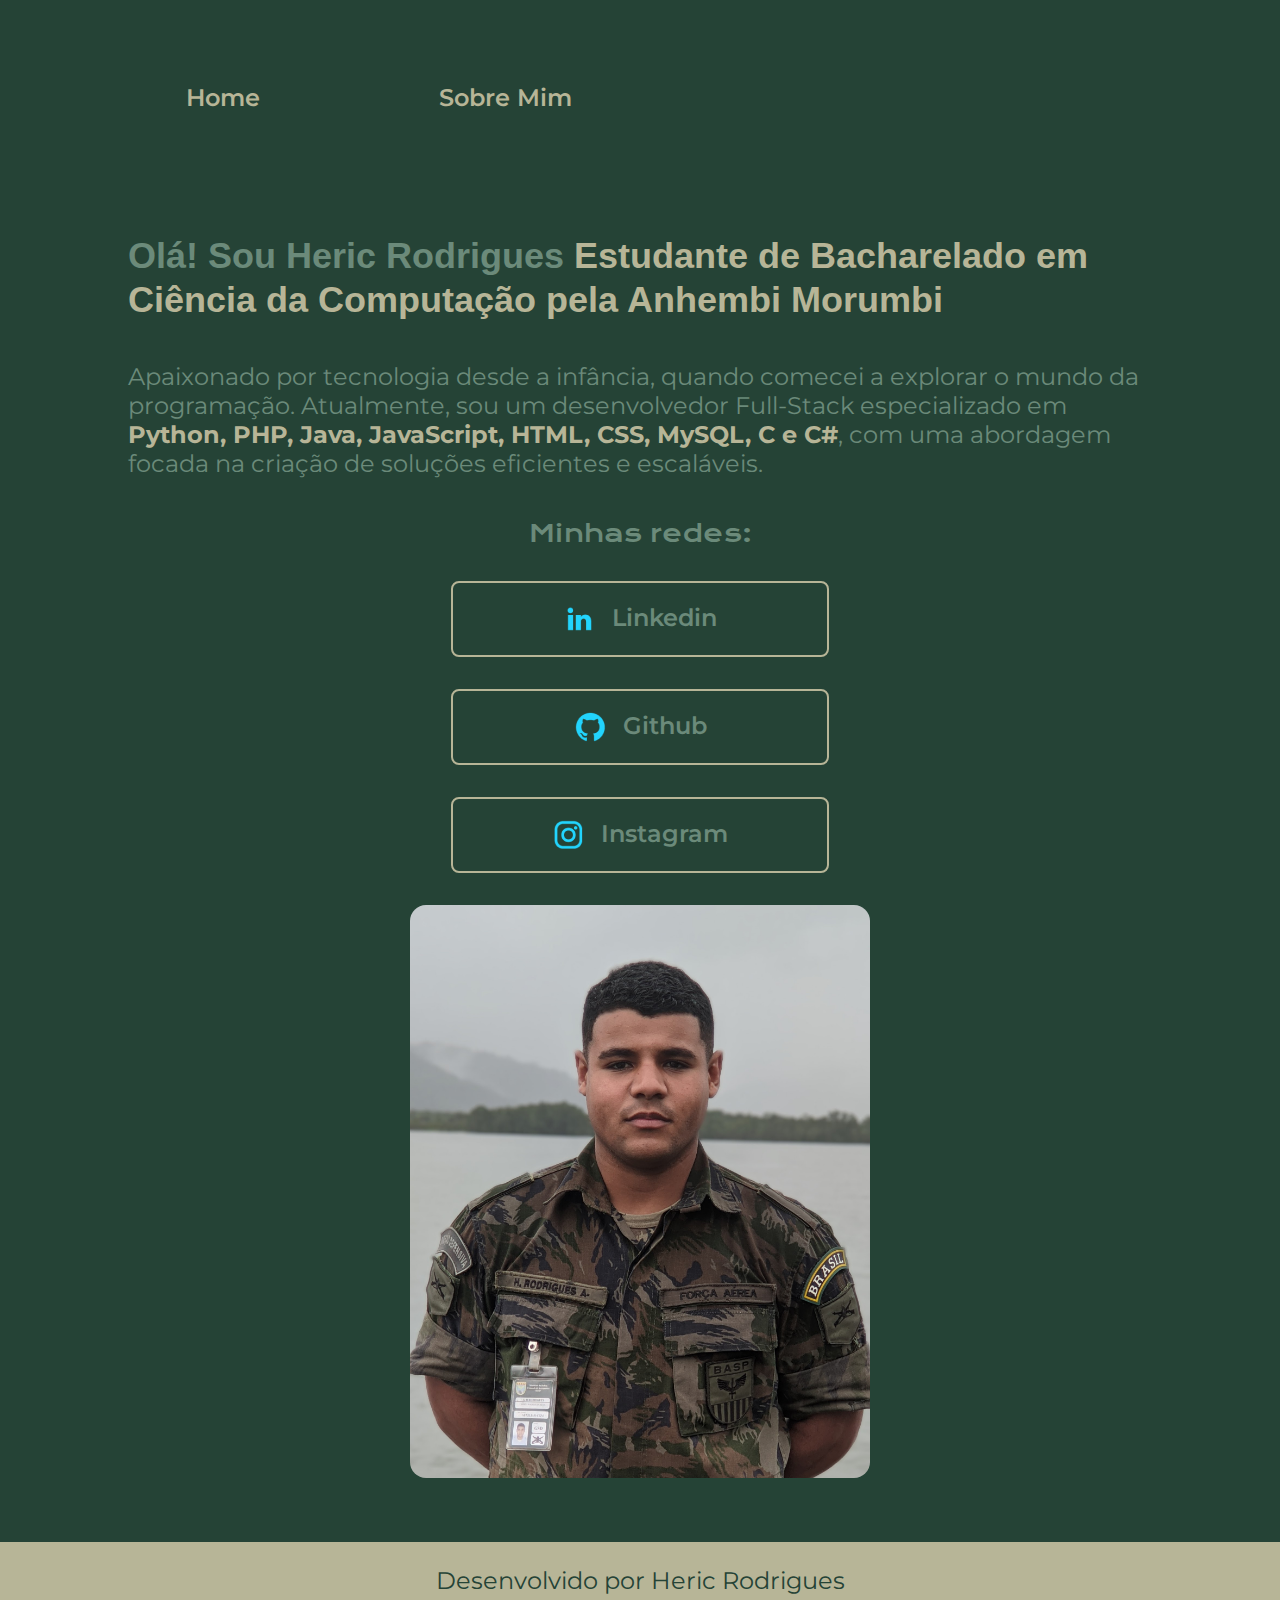
==== index.html @ 393c9aae "Add files via upload" ====
<!DOCTYPE html>
<html lang="pt-br">
<head>
    <meta charset="UTF-8">
    <meta name="viewport" content="width=device-width, initial-scale=1.0">
    <title>Heric Rodrigues</title>
    <link rel="stylesheet" href="/style/style.css">
</head>
<body>
    <header class="cab">
        <nav class="cab__menu">
            <a class="cab__menu__link" href="index.html">Home</a>
            <a class="cab__menu__link" href="about.html">Sobre Mim</a>
        </nav>
    </header>
    <main class="apresentacao">
        <section class="apresentacao__conteudo">
            <h1 class="apresentacao__conteudo__titulo">Olá! Sou Heric Rodrigues 
            <strong class="titulo-destaque">Estudante de Bacharelado em Ciência da Computação pela Anhembi Morumbi</strong></h1>
            <p class="texto"> Apaixonado por tecnologia desde a infância, quando comecei a explorar o mundo da programação. Atualmente, sou um desenvolvedor Full-Stack especializado em

                <strong class="titulo-destaque"> Python, PHP, Java, JavaScript, HTML, CSS, MySQL, C e C#</strong>, com uma abordagem focada na criação de soluções eficientes e escaláveis.

                
            <div class="botao">
                <h2 class="redes">Minhas redes: </h2>
                    <a class="botao__mod" href="https://www.linkedin.com/in/heric-rodrigues-6689b62a0/">
                        <img src="/assets/linkedin.png" alt="LinkedIn">
                        Linkedin
                    </a>
                    <a class="botao__mod" href="https://github.com/HericRodrigues"> 
                        <img src="/assets/github.png" alt="GitHub">
                        Github
                    </a>
                    <a class="botao__mod" href="https://www.instagram.com/hagazao/">
                        <img src="/assets/instagram.png" alt="Instagram">
                        Instagram 
                    </a>
                    <img class="imagem" src="/assets/ImagemHR.jpg" alt="Heric Rodrigues Silva">
            </div>
        </section>
         
    </main>
    <footer class="rodape">
        <p>Desenvolvido por Heric Rodrigues</p>
    </footer>
</body>
</html>
---- style/style.css ----
@import url('https://fonts.googleapis.com/css2?family=Arimo:ital,wght@0,400..700;1,400..700&family=Krona+One&family=Montserrat:ital@0;1&display=swap');

:root {
    --cor-pri: #254336;
    --cor-seg: #6B8A7A;
    --cor-ter: #B7B597;
    --cor-hover: #DAD3BE;
}

* {
    margin: 0;
    padding: 0;
    box-sizing: border-box;
}

body {
    background-color: var(--cor-pri);
    color: var(--cor-seg);
}

.cab {
    padding: 2% 0% 0% 10%;
}

.cab__menu {
    display: flex;
    gap: 5vw; 
    justify-content: flex-start;
    
}

.cab__menu__link {
    font-family: "Montserrat", sans-serif;
    font-size: 1.5rem;
    font-weight: 600;
    color: var(--cor-ter);
    text-decoration: none;
    padding: 5%;
}

.titulo-destaque {
    color: var(--cor-ter);
}

.apresentacao {
    padding: 5% 10%; 
    display: flex;
    align-items: center;
    justify-content: space-between;
    flex-wrap: wrap; 
}

.apresentacao__conteudo {
    width: 100%;
    display: flex;
    flex-direction: column;
    gap: 2.5rem;
}

.apresentacao__conteudo__titulo {
    font-size: 2.25rem;
    font-family: "Arimo", sans-serif;
}

.texto {
    font-size: 1.5rem;
    font-family: "Montserrat", sans-serif;
    font-weight: 400;
}

.redes {
    font-family: "Krona One", sans-serif;
    font-weight: 400;
    font-size: 1.5rem;
}

.botao {
    display: flex;
    flex-direction: column;
    align-items: center;
    justify-content: space-between;
    gap: 2rem;
}

.botao__mod {
    display: flex;
    justify-content: center;
    gap: 1rem;
    border: 2px solid var(--cor-ter);
    width: 90%; 
    max-width: 378px; 
    text-align: center;
    border-radius: 8px;
    font-size: 1.5rem;
    font-weight: 600;
    padding: 1.25rem 0;
    text-decoration: none;
    color: var(--cor-seg);
    font-family: "Montserrat", sans-serif;
}

.botao__mod:hover {
    background-color: var(--cor-hover);
}

.imagem {
    max-width: 45%; 
    height: auto; 
    border-radius: 16px;
}

.imagem__about {
    max-width: 90%; 
    height: auto; 
    border-radius: 16px;
}

.rodape {
    text-align: center;
    padding: 1.5rem;
    font-family: "Montserrat", sans-serif;
    font-size: 1.5rem;
    font-weight: 400;
    color: var(--cor-pri);
    background-color: var(--cor-ter);
}

.curriculo__desc {
    font-size: 1.5rem;
    font-family: "Montserrat", sans-serif;
    font-weight: 400;
}

.dist__curriculo {
    font-size: 1.5rem;
    font-family: "Montserrat", sans-serif;
    font-weight: 600;
    color: #B7B597;
}

.texto__curri {
    display: flex;
    justify-content: center;
    gap: 1.25rem;
    font-size: 1.5rem;
    font-family: "Montserrat", sans-serif;
    font-weight: 500;
}


@media (max-width: 1100px) {
    .cab {
        padding: 10%;
    }

    .cab__menu {
        justify-content: center;
        gap: 2vw; 
    }

    .apresentacao {
        flex-direction: column-reverse;
        gap: 2rem;
    }

    .apresentacao__conteudo {
        width: auto;
    }

    .imagem {
        max-width: 80%; 
        height: auto; 
        border-radius: 16px;
    }
    
    .imagem__about {
        max-width: 50%; 
        height: auto; 
        border-radius: 16px;
    }
}

@media (max-width: 768px) {
    .apresentacao {
        padding: 5% 5%; 
    }

    .botao__mod {
        width: 100%; 
    }
}

@media (max-width: 420px) {
    .apresentacao__conteudo__titulo {
        font-size: 1.5rem;
    }

    .texto, .redes, .botao__mod, .rodape {
        font-size: 1rem;
    }
}
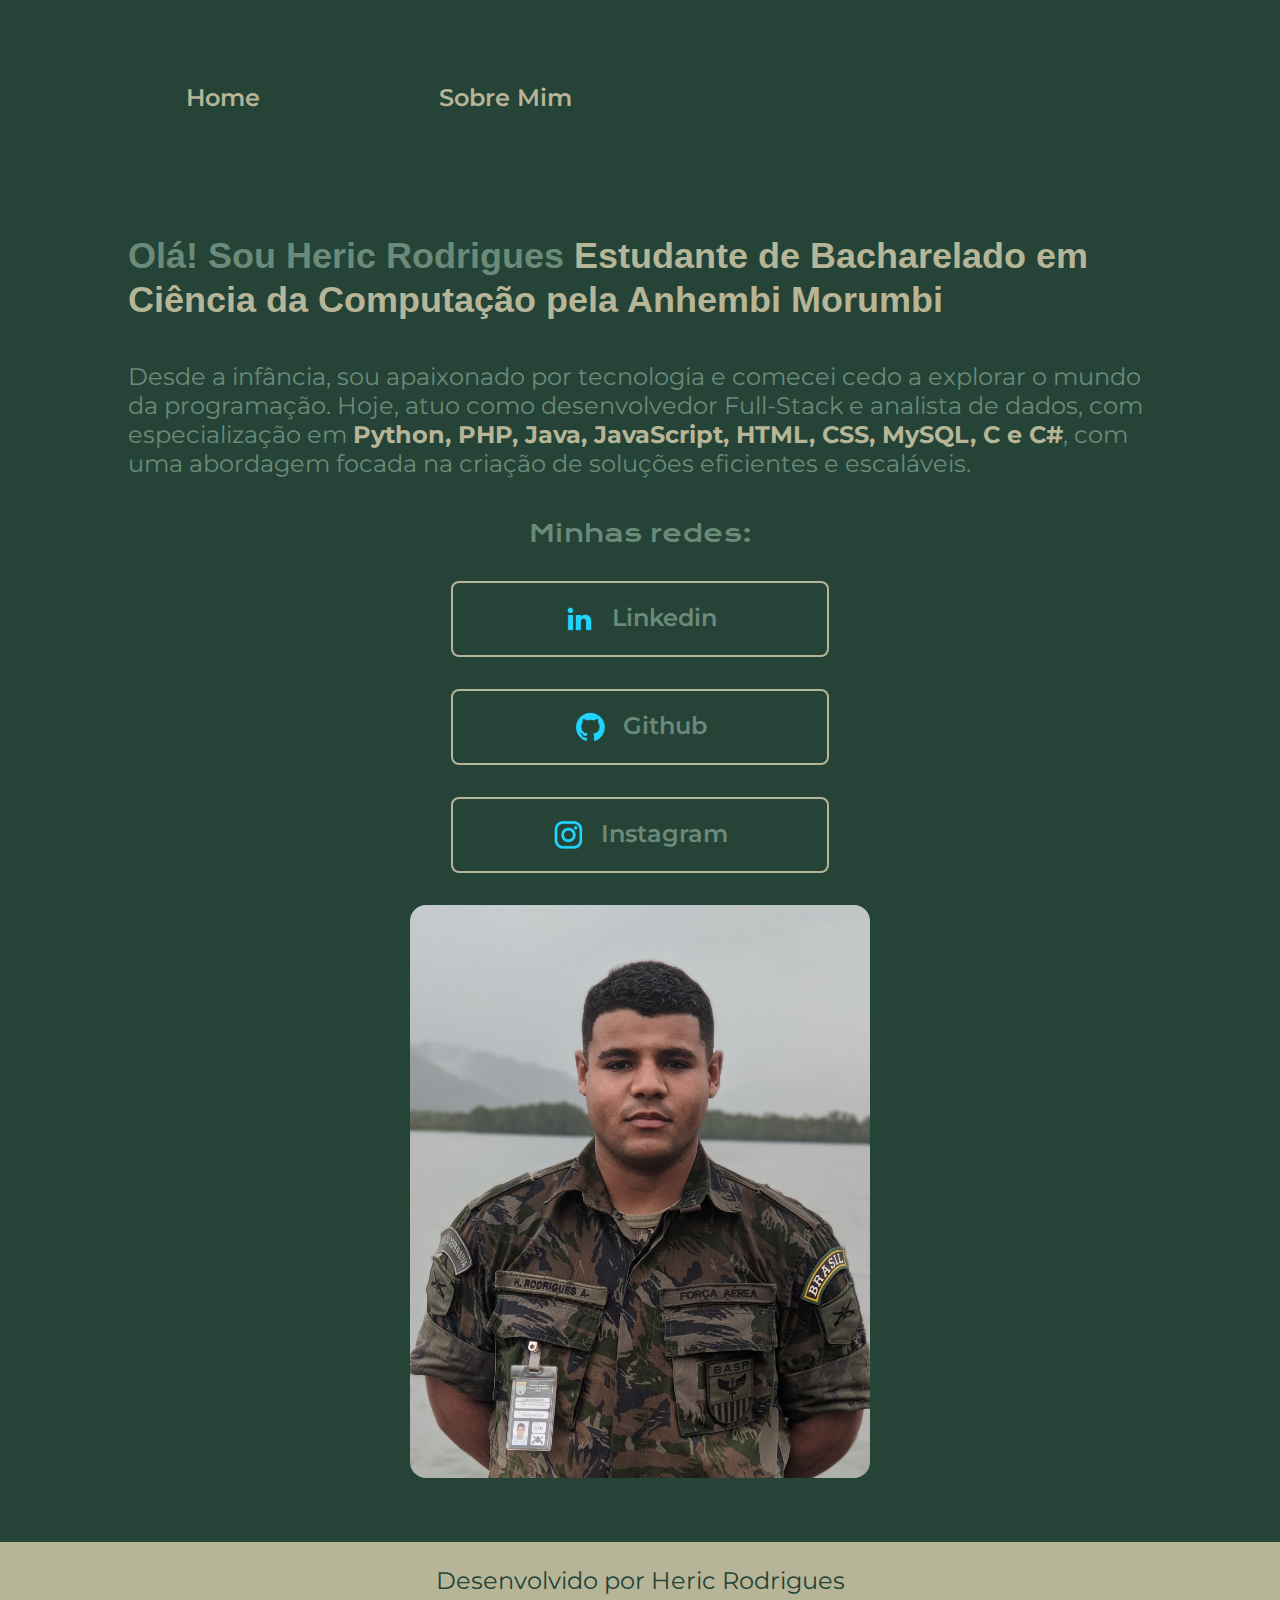
==== commit bec8f437: "Update index.html" ====
--- a/index.html
+++ b/index.html
@@ -17,7 +17,7 @@
         <section class="apresentacao__conteudo">
             <h1 class="apresentacao__conteudo__titulo">Olá! Sou Heric Rodrigues 
             <strong class="titulo-destaque">Estudante de Bacharelado em Ciência da Computação pela Anhembi Morumbi</strong></h1>
-            <p class="texto"> Apaixonado por tecnologia desde a infância, quando comecei a explorar o mundo da programação. Atualmente, sou um desenvolvedor Full-Stack especializado em
+            <p class="texto"> Desde a infância, sou apaixonado por tecnologia e comecei cedo a explorar o mundo da programação. Hoje, atuo como desenvolvedor Full-Stack e analista de dados, com especialização em
 
                 <strong class="titulo-destaque"> Python, PHP, Java, JavaScript, HTML, CSS, MySQL, C e C#</strong>, com uma abordagem focada na criação de soluções eficientes e escaláveis.
 
